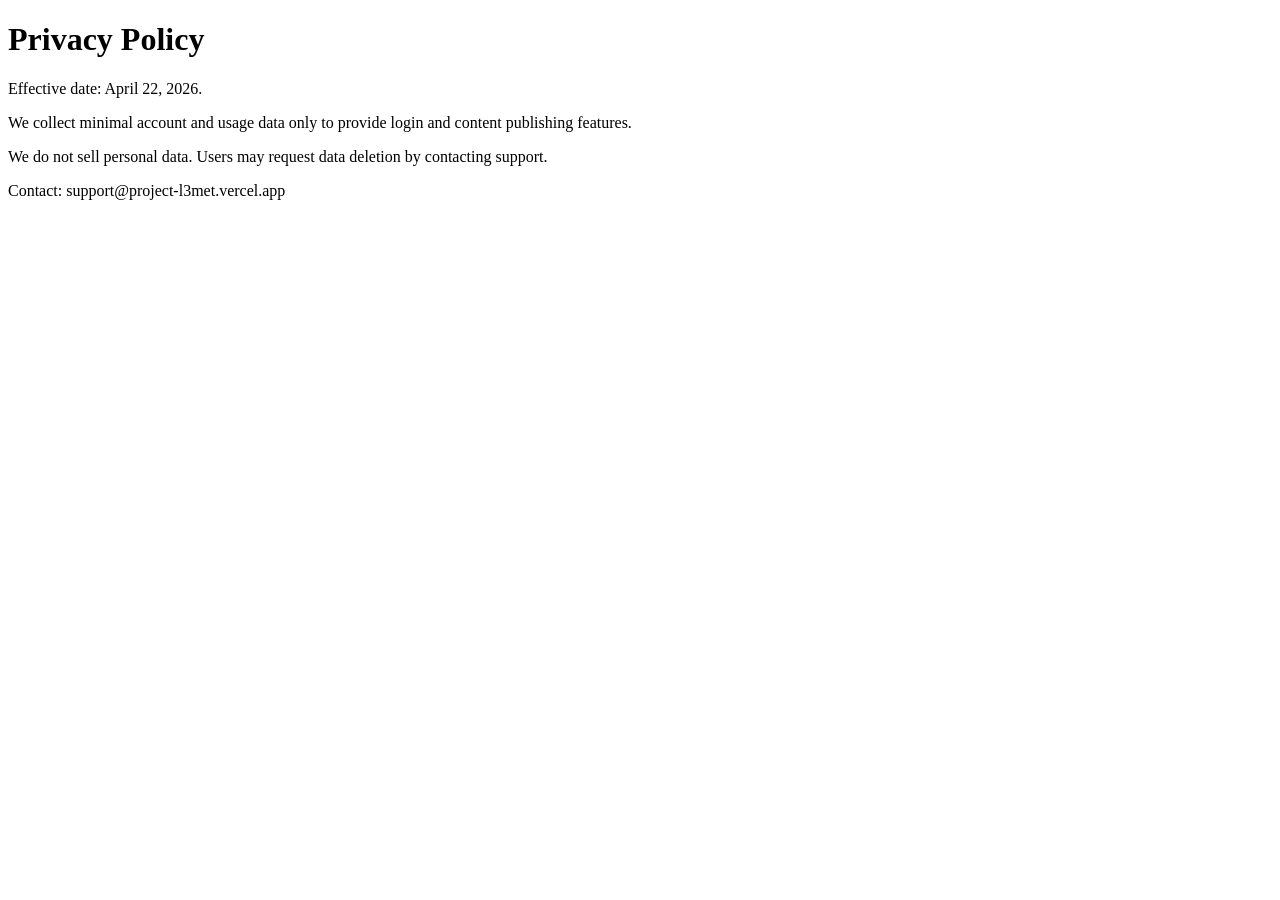
==== privacy.html @ b84a4949 "Create root privacy policy page" ====
<!doctype html>
<html lang="en">
<head>
  <meta charset="utf-8">
  <meta name="viewport" content="width=device-width, initial-scale=1">
  <title>Privacy Policy</title>
</head>
<body>
  <h1>Privacy Policy</h1>
  <p>Effective date: April 22, 2026.</p>
  <p>We collect minimal account and usage data only to provide login and content publishing features.</p>
  <p>We do not sell personal data. Users may request data deletion by contacting support.</p>
  <p>Contact: support@project-l3met.vercel.app</p>
</body>
</html>
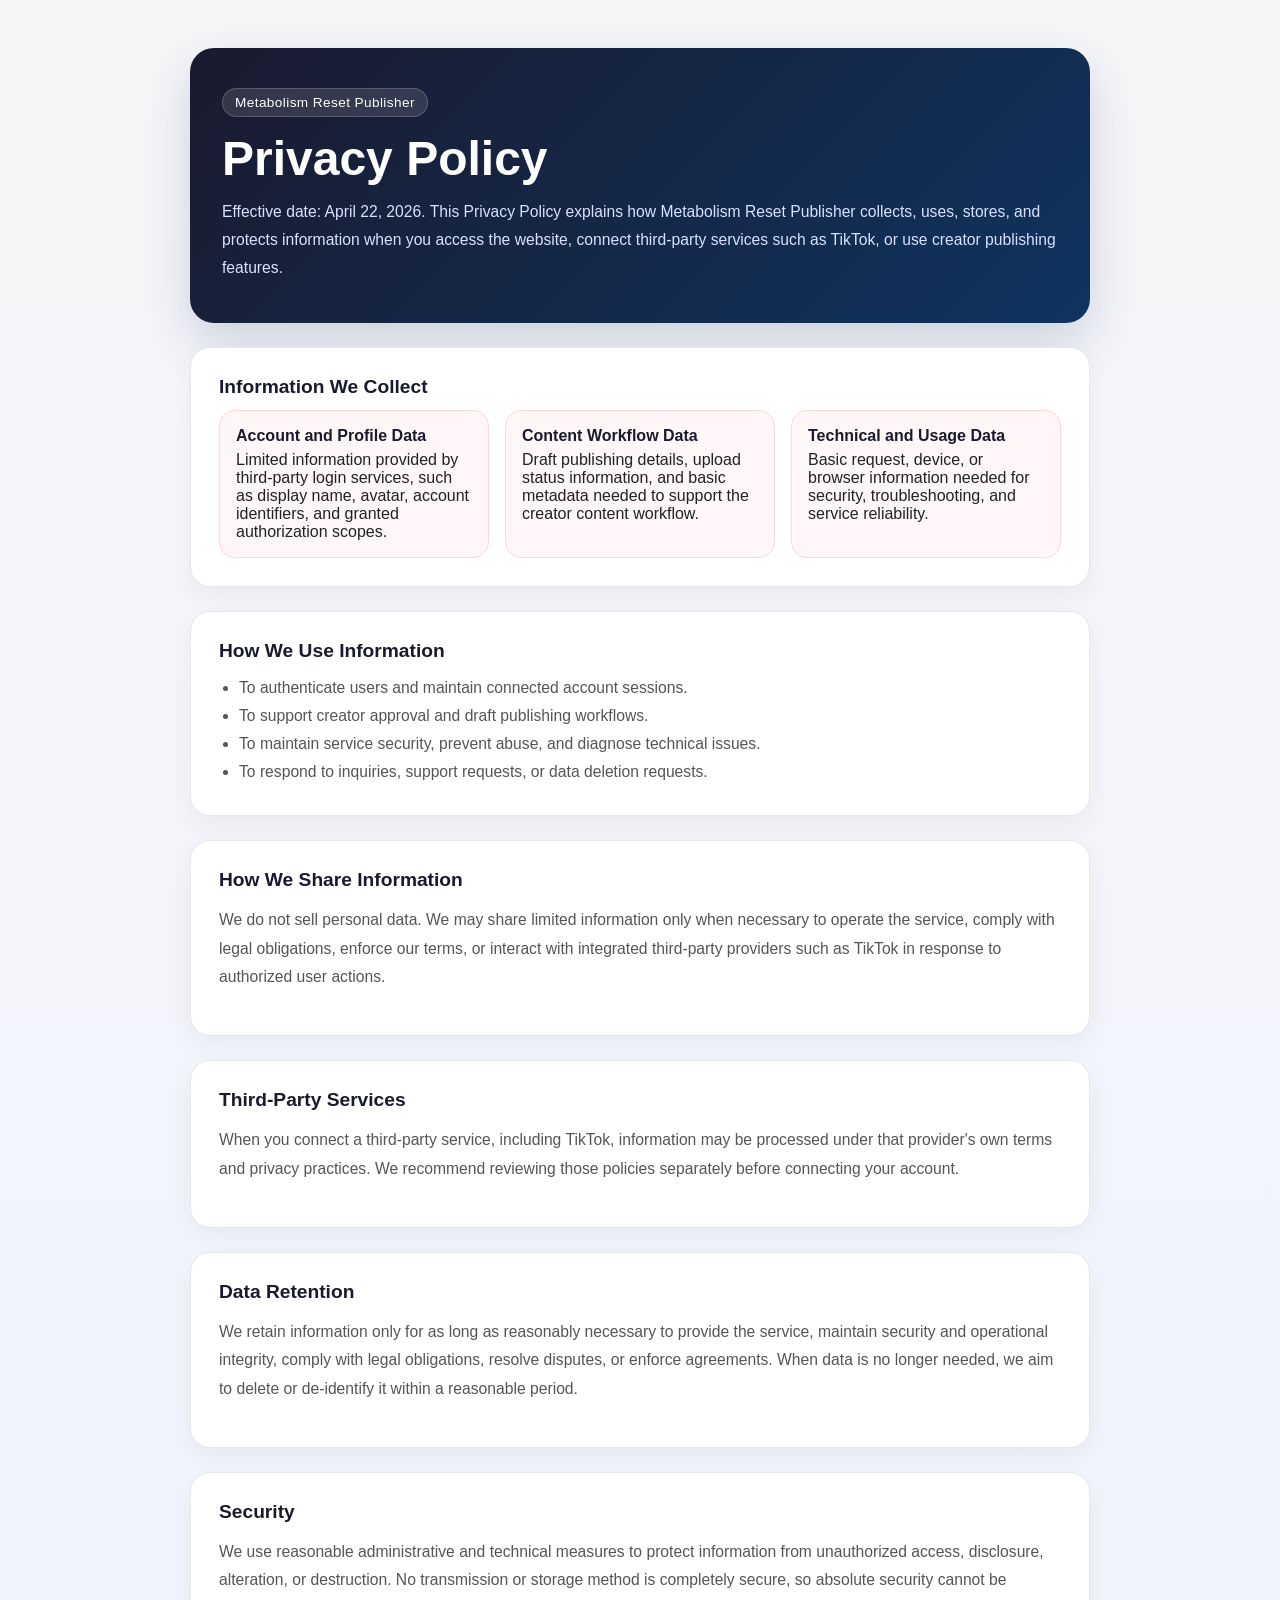
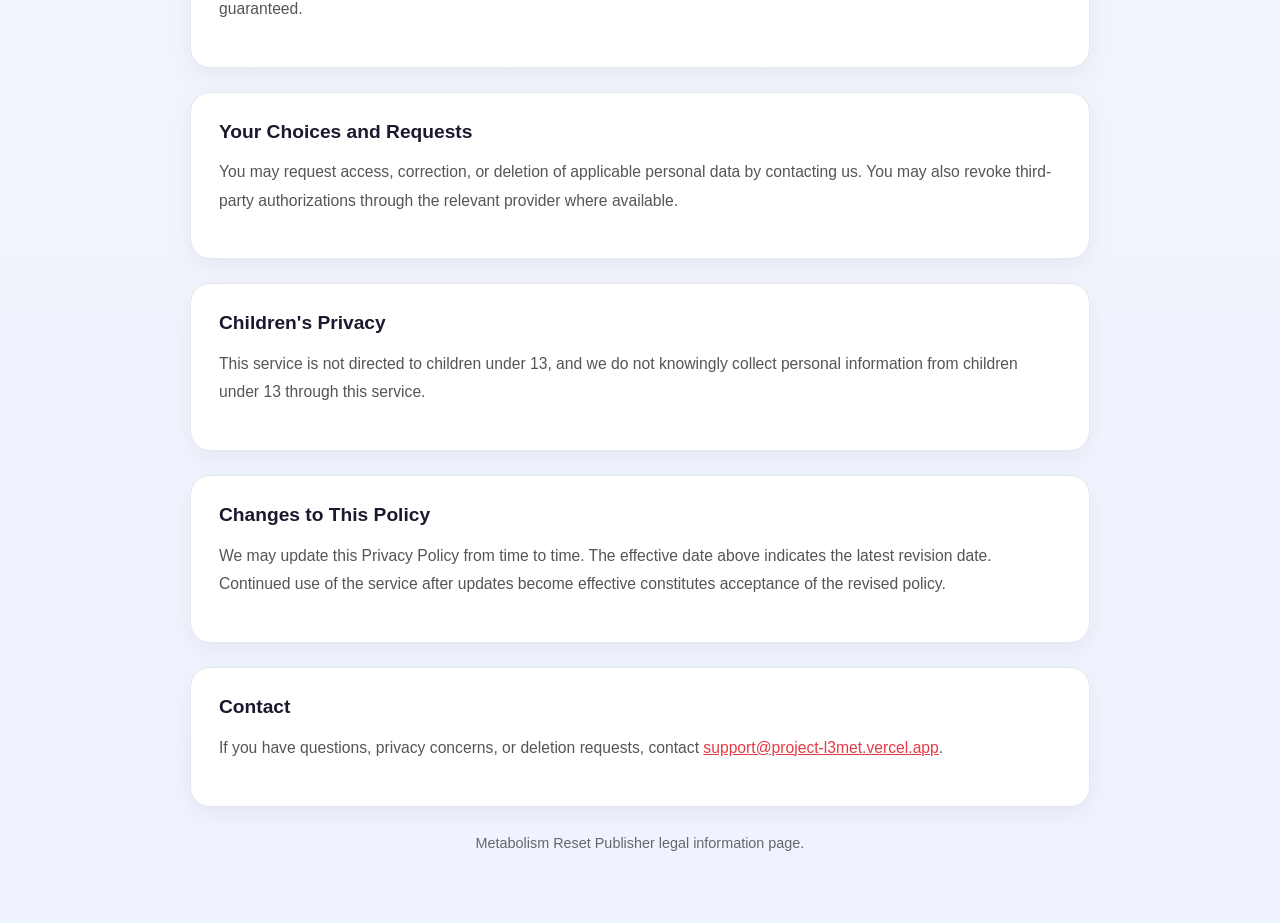
==== commit b648df21: "Expand privacy policy page" ====
--- a/privacy.html
+++ b/privacy.html
@@ -3,13 +3,177 @@
 <head>
   <meta charset="utf-8">
   <meta name="viewport" content="width=device-width, initial-scale=1">
-  <title>Privacy Policy</title>
+  <title>Privacy Policy | Metabolism Reset Publisher</title>
+  <style>
+    :root {
+      color-scheme: light;
+      --bg: #f6f6f8;
+      --card: #ffffff;
+      --text: #222;
+      --muted: #555;
+      --line: #e5e7eb;
+      --accent: #e63946;
+      --accent-dark: #1a1a2e;
+    }
+    * { box-sizing: border-box; }
+    body {
+      margin: 0;
+      font-family: "Segoe UI", Tahoma, Geneva, Verdana, sans-serif;
+      background: linear-gradient(180deg, #f6f6f8 0%, #eef3ff 100%);
+      color: var(--text);
+    }
+    .wrap {
+      width: min(900px, calc(100% - 32px));
+      margin: 0 auto;
+      padding: 48px 0 72px;
+    }
+    .hero {
+      background: linear-gradient(135deg, var(--accent-dark) 0%, #0f3460 100%);
+      color: #fff;
+      border-radius: 24px;
+      padding: 40px 32px;
+      box-shadow: 0 20px 50px rgba(15, 52, 96, 0.18);
+    }
+    .eyebrow {
+      display: inline-block;
+      background: rgba(255,255,255,0.12);
+      border: 1px solid rgba(255,255,255,0.18);
+      border-radius: 999px;
+      padding: 6px 12px;
+      font-size: 0.85rem;
+      letter-spacing: 0.03em;
+      margin-bottom: 14px;
+    }
+    h1 { margin: 0 0 12px; font-size: clamp(2rem, 5vw, 3rem); }
+    .hero p { margin: 0; color: #d8e2ff; line-height: 1.8; }
+    .card {
+      margin-top: 24px;
+      background: var(--card);
+      border: 1px solid var(--line);
+      border-radius: 20px;
+      padding: 28px;
+      box-shadow: 0 8px 24px rgba(17, 24, 39, 0.05);
+    }
+    h2 {
+      margin: 0 0 12px;
+      font-size: 1.2rem;
+      color: var(--accent-dark);
+    }
+    p, li {
+      color: var(--muted);
+      line-height: 1.8;
+      font-size: 0.98rem;
+    }
+    ul { margin: 0; padding-left: 20px; }
+    .grid {
+      display: grid;
+      gap: 16px;
+      grid-template-columns: repeat(auto-fit, minmax(220px, 1fr));
+      margin-top: 12px;
+    }
+    .box {
+      background: #fff7f7;
+      border: 1px solid #ffd7da;
+      border-radius: 16px;
+      padding: 16px;
+    }
+    .box strong {
+      display: block;
+      color: var(--accent-dark);
+      margin-bottom: 6px;
+    }
+    a { color: var(--accent); }
+    footer {
+      margin-top: 28px;
+      color: #666;
+      font-size: 0.9rem;
+      text-align: center;
+    }
+    @media (max-width: 640px) {
+      .wrap { padding-top: 20px; }
+      .hero, .card { padding: 22px; }
+    }
+  </style>
 </head>
 <body>
-  <h1>Privacy Policy</h1>
-  <p>Effective date: April 22, 2026.</p>
-  <p>We collect minimal account and usage data only to provide login and content publishing features.</p>
-  <p>We do not sell personal data. Users may request data deletion by contacting support.</p>
-  <p>Contact: support@project-l3met.vercel.app</p>
+  <main class="wrap">
+    <section class="hero">
+      <div class="eyebrow">Metabolism Reset Publisher</div>
+      <h1>Privacy Policy</h1>
+      <p>Effective date: April 22, 2026. This Privacy Policy explains how Metabolism Reset Publisher collects, uses, stores, and protects information when you access the website, connect third-party services such as TikTok, or use creator publishing features.</p>
+    </section>
+
+    <section class="card">
+      <h2>Information We Collect</h2>
+      <div class="grid">
+        <div class="box">
+          <strong>Account and Profile Data</strong>
+          Limited information provided by third-party login services, such as display name, avatar, account identifiers, and granted authorization scopes.
+        </div>
+        <div class="box">
+          <strong>Content Workflow Data</strong>
+          Draft publishing details, upload status information, and basic metadata needed to support the creator content workflow.
+        </div>
+        <div class="box">
+          <strong>Technical and Usage Data</strong>
+          Basic request, device, or browser information needed for security, troubleshooting, and service reliability.
+        </div>
+      </div>
+    </section>
+
+    <section class="card">
+      <h2>How We Use Information</h2>
+      <ul>
+        <li>To authenticate users and maintain connected account sessions.</li>
+        <li>To support creator approval and draft publishing workflows.</li>
+        <li>To maintain service security, prevent abuse, and diagnose technical issues.</li>
+        <li>To respond to inquiries, support requests, or data deletion requests.</li>
+      </ul>
+    </section>
+
+    <section class="card">
+      <h2>How We Share Information</h2>
+      <p>We do not sell personal data. We may share limited information only when necessary to operate the service, comply with legal obligations, enforce our terms, or interact with integrated third-party providers such as TikTok in response to authorized user actions.</p>
+    </section>
+
+    <section class="card">
+      <h2>Third-Party Services</h2>
+      <p>When you connect a third-party service, including TikTok, information may be processed under that provider's own terms and privacy practices. We recommend reviewing those policies separately before connecting your account.</p>
+    </section>
+
+    <section class="card">
+      <h2>Data Retention</h2>
+      <p>We retain information only for as long as reasonably necessary to provide the service, maintain security and operational integrity, comply with legal obligations, resolve disputes, or enforce agreements. When data is no longer needed, we aim to delete or de-identify it within a reasonable period.</p>
+    </section>
+
+    <section class="card">
+      <h2>Security</h2>
+      <p>We use reasonable administrative and technical measures to protect information from unauthorized access, disclosure, alteration, or destruction. No transmission or storage method is completely secure, so absolute security cannot be guaranteed.</p>
+    </section>
+
+    <section class="card">
+      <h2>Your Choices and Requests</h2>
+      <p>You may request access, correction, or deletion of applicable personal data by contacting us. You may also revoke third-party authorizations through the relevant provider where available.</p>
+    </section>
+
+    <section class="card">
+      <h2>Children's Privacy</h2>
+      <p>This service is not directed to children under 13, and we do not knowingly collect personal information from children under 13 through this service.</p>
+    </section>
+
+    <section class="card">
+      <h2>Changes to This Policy</h2>
+      <p>We may update this Privacy Policy from time to time. The effective date above indicates the latest revision date. Continued use of the service after updates become effective constitutes acceptance of the revised policy.</p>
+    </section>
+
+    <section class="card">
+      <h2>Contact</h2>
+      <p>If you have questions, privacy concerns, or deletion requests, contact <a href="mailto:support@project-l3met.vercel.app">support@project-l3met.vercel.app</a>.</p>
+    </section>
+
+    <footer>
+      Metabolism Reset Publisher legal information page.
+    </footer>
+  </main>
 </body>
 </html>
